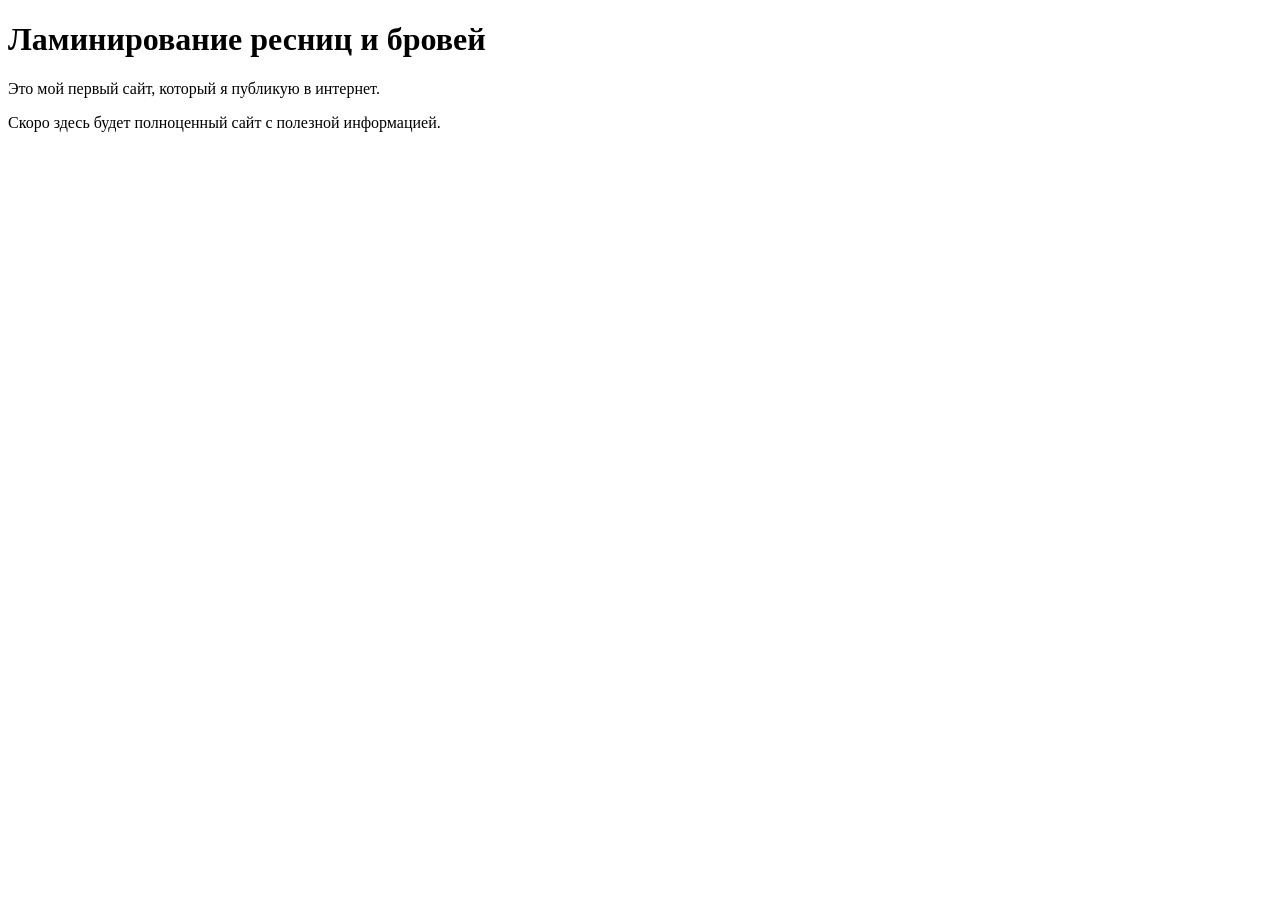
==== index.html @ 5dac1521 "Add files via upload" ====
<!DOCTYPE html>
<html lang="ru">
<head>
  <meta charset="UTF-8">
  <title>Ламинирование ресниц и бровей</title>
</head>
<body>

  <h1>Ламинирование ресниц и бровей</h1>

  <p>Это мой первый сайт, который я публикую в интернет.</p>

  <p>Скоро здесь будет полноценный сайт с полезной информацией.</p>

</body>
</html>
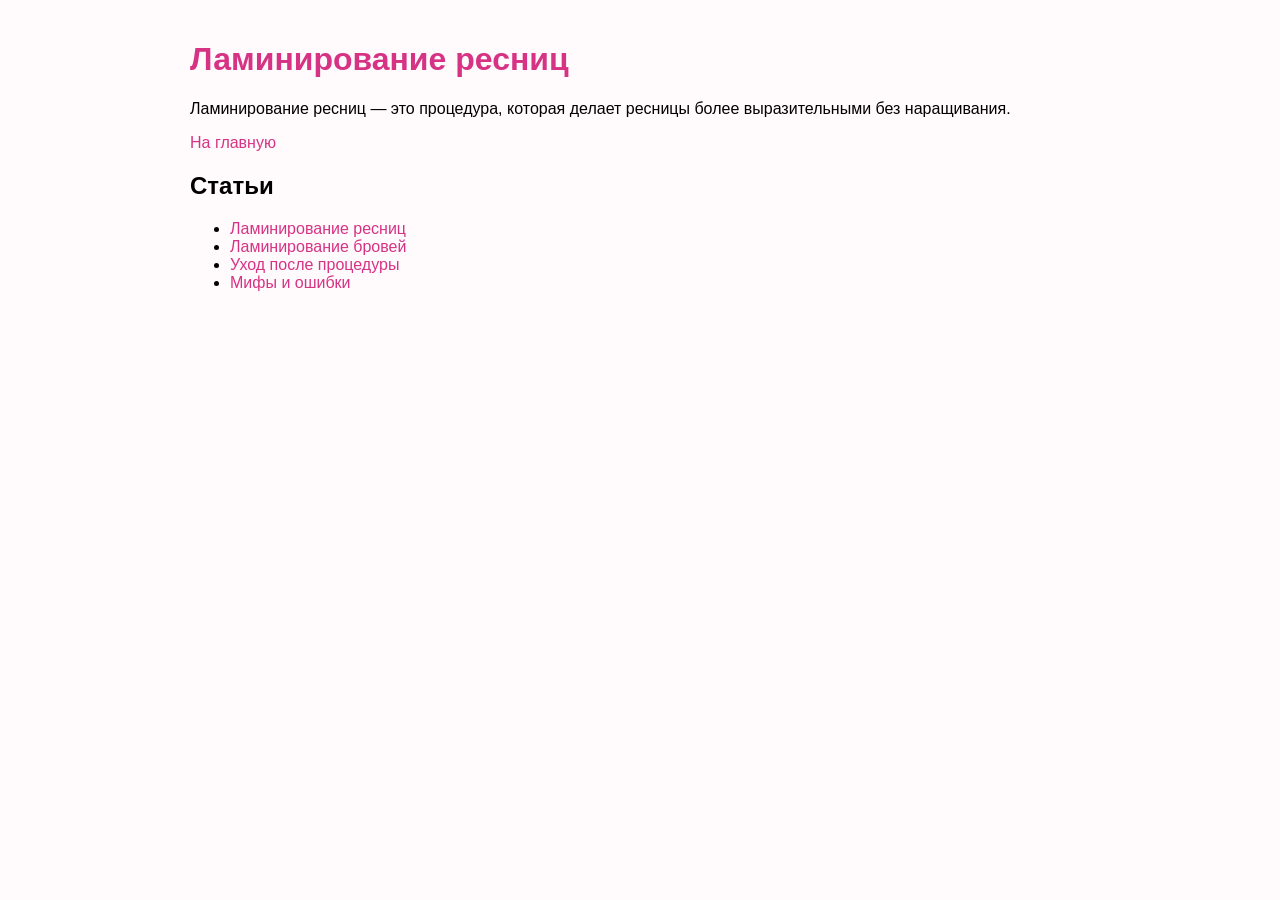
==== commit d6be8868: "Add files via upload" ====
--- a/index.html
+++ b/index.html
@@ -2,15 +2,25 @@
 <html lang="ru">
 <head>
   <meta charset="UTF-8">
-  <title>Ламинирование ресниц и бровей</title>
+  <title>Ламинирование ресниц</title>
+  <link rel="stylesheet" href="style.css">
 </head>
 <body>
 
-  <h1>Ламинирование ресниц и бровей</h1>
+<h1>Ламинирование ресниц</h1>
 
-  <p>Это мой первый сайт, который я публикую в интернет.</p>
+<p>Ламинирование ресниц — это процедура, которая делает ресницы более выразительными без наращивания.</p>
 
-  <p>Скоро здесь будет полноценный сайт с полезной информацией.</p>
+<a href="index.html">На главную</a>
 
 </body>
 </html>
+
+<h2>Статьи</h2>
+
+<ul>
+  <li><a href="laminirovanie-resnic.html">Ламинирование ресниц</a></li>
+  <li><a href="laminirovanie-brovei.html">Ламинирование бровей</a></li>
+  <li><a href="uhod-posle.html">Уход после процедуры</a></li>
+  <li><a href="mify-i-oshibki.html">Мифы и ошибки</a></li>
+</ul>
--- a/style.css
+++ b/style.css
@@ -0,0 +1,16 @@
+body {
+  font-family: Arial;
+  max-width: 900px;
+  margin: auto;
+  padding: 20px;
+  background: #fffafc;
+}
+
+h1 {
+  color: #d63384;
+}
+
+a {
+  color: #d63384;
+  text-decoration: none;
+}
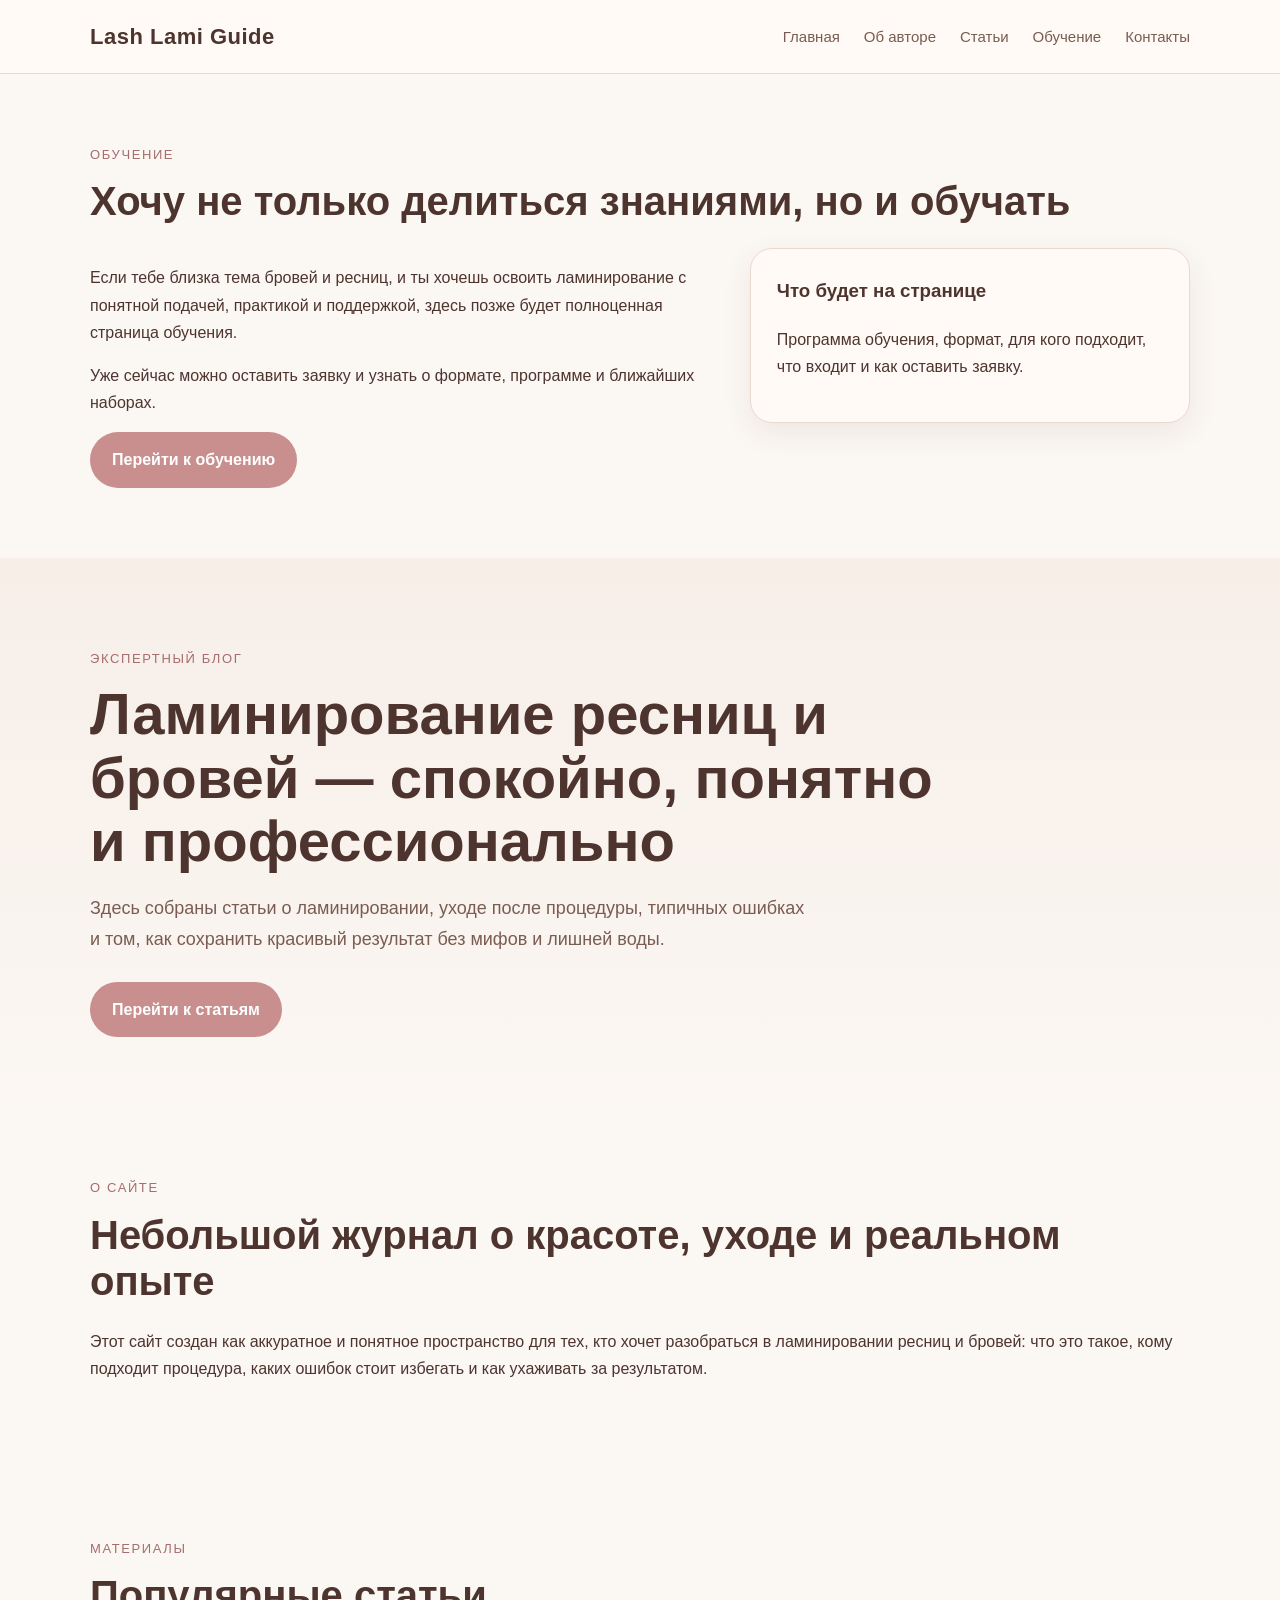
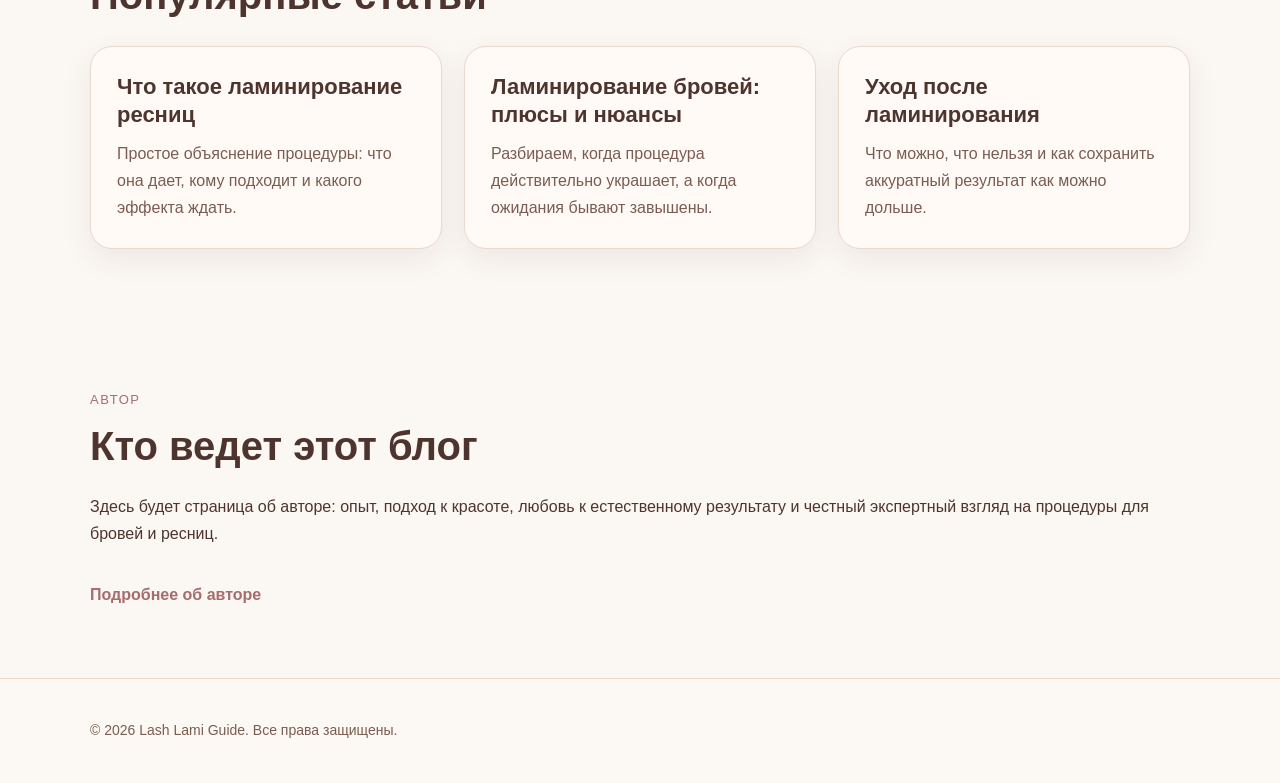
==== commit 40235f03: "Add files via upload" ====
--- a/index.html
+++ b/index.html
@@ -2,25 +2,137 @@
 <html lang="ru">
 <head>
   <meta charset="UTF-8">
-  <title>Ламинирование ресниц</title>
+  <meta name="viewport" content="width=device-width, initial-scale=1.0">
+  <title>Lash Lami Guide — блог о ламинировании ресниц и бровей</title>
+  <meta name="description" content="Экспертный блог о ламинировании ресниц и бровей: статьи, уход, советы, ошибки и личный опыт автора.">
   <link rel="stylesheet" href="style.css">
 </head>
 <body>
 
-<h1>Ламинирование ресниц</h1>
+  <header class="site-header">
+    <div class="container">
+      <div class="header-top">
+        <a href="index.html" class="logo">Lash Lami Guide</a>
 
-<p>Ламинирование ресниц — это процедура, которая делает ресницы более выразительными без наращивания.</p>
+        <nav class="main-nav">
+  <a href="index.html">Главная</a>
+  <a href="about.html">Об авторе</a>
+  <a href="articles.html">Статьи</a>
+  <a href="training.html">Обучение</a>
+  <a href="contacts.html">Контакты</a>
+</nav>
+      </div>
+    </div>
+  </header>
+  <section class="training-preview">
+    <div class="container">
+      <div class="section-heading">
+        <p class="section-kicker">Обучение</p>
+        <h2>Хочу не только делиться знаниями, но и обучать</h2>
+      </div>
 
-<a href="index.html">На главную</a>
+      <div class="split-block">
+        <div>
+          <p>
+            Если тебе близка тема бровей и ресниц, и ты хочешь освоить ламинирование
+            с понятной подачей, практикой и поддержкой, здесь позже будет полноценная
+            страница обучения.
+          </p>
+          <p>
+            Уже сейчас можно оставить заявку и узнать о формате, программе и ближайших наборах.
+          </p>
+          <a class="button" href="training.html">Перейти к обучению</a>
+        </div>
+
+        <div class="info-box">
+          <h3>Что будет на странице</h3>
+          <p>Программа обучения, формат, для кого подходит, что входит и как оставить заявку.</p>
+        </div>
+      </div>
+    </div>
+  </section>
+  <main>
+    <section class="hero">
+      <div class="container">
+        <p class="hero-label">Экспертный блог</p>
+        <h1>Ламинирование ресниц и бровей — спокойно, понятно и профессионально</h1>
+        <p class="hero-text">
+          Здесь собраны статьи о ламинировании, уходе после процедуры, типичных ошибках и том,
+          как сохранить красивый результат без мифов и лишней воды.
+        </p>
+        <a class="button" href="articles.html">Перейти к статьям</a>
+      </div>
+    </section>
+
+    <section class="intro">
+      <div class="container">
+        <div class="section-heading">
+          <p class="section-kicker">О сайте</p>
+          <h2>Небольшой журнал о красоте, уходе и реальном опыте</h2>
+        </div>
+
+        <p>
+          Этот сайт создан как аккуратное и понятное пространство для тех, кто хочет разобраться
+          в ламинировании ресниц и бровей: что это такое, кому подходит процедура, каких ошибок
+          стоит избегать и как ухаживать за результатом.
+        </p>
+      </div>
+    </section>
+
+    <section class="featured-posts">
+      <div class="container">
+        <div class="section-heading">
+          <p class="section-kicker">Материалы</p>
+          <h2>Популярные статьи</h2>
+        </div>
+
+        <div class="cards">
+          <article class="card">
+            <h3><a href="articles/lash-lamination.html">Что такое ламинирование ресниц</a></h3>
+            <p>
+              Простое объяснение процедуры: что она дает, кому подходит и какого эффекта ждать.
+            </p>
+          </article>
+
+          <article class="card">
+            <h3><a href="articles/brow-lamination.html">Ламинирование бровей: плюсы и нюансы</a></h3>
+            <p>
+              Разбираем, когда процедура действительно украшает, а когда ожидания бывают завышены.
+            </p>
+          </article>
+
+          <article class="card">
+            <h3><a href="articles/aftercare.html">Уход после ламинирования</a></h3>
+            <p>
+              Что можно, что нельзя и как сохранить аккуратный результат как можно дольше.
+            </p>
+          </article>
+        </div>
+      </div>
+    </section>
+
+    <section class="author-preview">
+      <div class="container">
+        <div class="section-heading">
+          <p class="section-kicker">Автор</p>
+          <h2>Кто ведет этот блог</h2>
+        </div>
+
+        <p>
+          Здесь будет страница об авторе: опыт, подход к красоте, любовь к естественному результату
+          и честный экспертный взгляд на процедуры для бровей и ресниц.
+        </p>
+
+        <a class="text-link" href="about.html">Подробнее об авторе</a>
+      </div>
+    </section>
+  </main>
+
+  <footer class="site-footer">
+    <div class="container">
+      <p>© 2026 Lash Lami Guide. Все права защищены.</p>
+    </div>
+  </footer>
 
 </body>
 </html>
-
-<h2>Статьи</h2>
-
-<ul>
-  <li><a href="laminirovanie-resnic.html">Ламинирование ресниц</a></li>
-  <li><a href="laminirovanie-brovei.html">Ламинирование бровей</a></li>
-  <li><a href="uhod-posle.html">Уход после процедуры</a></li>
-  <li><a href="mify-i-oshibki.html">Мифы и ошибки</a></li>
-</ul>
--- a/style.css
+++ b/style.css
@@ -1,16 +1,261 @@
+:root {
+  --bg: #f6efe8;
+  --bg-soft: #fbf7f3;
+  --card: #fffaf6;
+  --text: #4e342e;
+  --text-soft: #7a5c52;
+  --accent: #c98f8f;
+  --accent-dark: #a56d6d;
+  --border: #ead9cf;
+  --shadow: 0 10px 30px rgba(78, 52, 46, 0.08);
+}
+
+* {
+  box-sizing: border-box;
+}
+
 body {
-  font-family: Arial;
-  max-width: 900px;
-  margin: auto;
-  padding: 20px;
-  background: #fffafc;
-}
-
-h1 {
-  color: #d63384;
+  margin: 0;
+  font-family: Arial, Helvetica, sans-serif;
+  background: var(--bg-soft);
+  color: var(--text);
+  line-height: 1.7;
+}
+
+img {
+  max-width: 100%;
+  display: block;
 }
 
 a {
-  color: #d63384;
+  color: var(--text);
   text-decoration: none;
 }
+
+.container {
+  width: min(1100px, calc(100% - 40px));
+  margin: 0 auto;
+}
+
+.site-header {
+  background: rgba(255, 250, 246, 0.92);
+  border-bottom: 1px solid var(--border);
+  position: sticky;
+  top: 0;
+  backdrop-filter: blur(10px);
+}
+
+.header-top {
+  display: flex;
+  justify-content: space-between;
+  align-items: center;
+  gap: 20px;
+  padding: 18px 0;
+}
+
+.logo {
+  font-size: 22px;
+  font-weight: 700;
+  letter-spacing: 0.5px;
+  color: var(--text);
+}
+
+.main-nav {
+  display: flex;
+  gap: 24px;
+  flex-wrap: wrap;
+}
+
+.main-nav a {
+  color: var(--text-soft);
+  font-size: 15px;
+}
+
+.main-nav a:hover {
+  color: var(--accent-dark);
+}
+
+.hero {
+  padding: 90px 0 70px;
+  background: linear-gradient(to bottom, #f7eee8, #fbf7f3);
+}
+
+.hero-label,
+.section-kicker {
+  margin: 0 0 12px;
+  color: var(--accent-dark);
+  font-size: 13px;
+  text-transform: uppercase;
+  letter-spacing: 1.6px;
+}
+
+.hero h1 {
+  font-size: clamp(34px, 6vw, 58px);
+  line-height: 1.1;
+  margin: 0 0 20px;
+  max-width: 850px;
+}
+
+.hero-text {
+  max-width: 720px;
+  color: var(--text-soft);
+  font-size: 18px;
+  margin-bottom: 28px;
+}
+
+.button {
+  display: inline-block;
+  background: var(--accent);
+  color: white;
+  padding: 14px 22px;
+  border-radius: 999px;
+  font-weight: 700;
+  transition: 0.2s ease;
+}
+
+.button:hover {
+  background: var(--accent-dark);
+  transform: translateY(-1px);
+}
+
+section {
+  padding: 70px 0;
+}
+
+.section-heading {
+  margin-bottom: 24px;
+}
+
+.section-heading h2 {
+  font-size: clamp(26px, 4vw, 40px);
+  line-height: 1.15;
+  margin: 0;
+}
+
+.cards {
+  display: grid;
+  grid-template-columns: repeat(3, 1fr);
+  gap: 22px;
+  margin-top: 28px;
+}
+
+.card {
+  background: var(--card);
+  border: 1px solid var(--border);
+  border-radius: 22px;
+  padding: 26px;
+  box-shadow: var(--shadow);
+}
+
+.card h3 {
+  margin-top: 0;
+  margin-bottom: 12px;
+  font-size: 22px;
+  line-height: 1.25;
+}
+
+.card p {
+  margin: 0;
+  color: var(--text-soft);
+}
+
+.text-link {
+  display: inline-block;
+  margin-top: 18px;
+  color: var(--accent-dark);
+  font-weight: 700;
+}
+
+.site-footer {
+  border-top: 1px solid var(--border);
+  padding: 26px 0;
+  background: #fcf8f4;
+  color: var(--text-soft);
+  font-size: 14px;
+}
+
+@media (max-width: 900px) {
+  .cards {
+    grid-template-columns: 1fr;
+  }
+
+  .header-top {
+    flex-direction: column;
+    align-items: flex-start;
+  }
+}.page-hero {
+  padding: 80px 0 30px;
+  background: linear-gradient(to bottom, #f7eee8, #fbf7f3);
+}
+
+.split-block {
+  display: grid;
+  grid-template-columns: 1.3fr 0.9fr;
+  gap: 24px;
+  align-items: start;
+}
+
+.info-box,
+.content-box {
+  background: var(--card);
+  border: 1px solid var(--border);
+  border-radius: 22px;
+  padding: 26px;
+  box-shadow: var(--shadow);
+}
+
+.info-box h3,
+.content-box h3 {
+  margin-top: 0;
+}
+
+.styled-list {
+  margin: 16px 0 0;
+  padding-left: 20px;
+}
+
+.styled-list li {
+  margin-bottom: 10px;
+}
+
+.application-form {
+  display: grid;
+  gap: 18px;
+  margin-top: 24px;
+}
+
+.application-form label {
+  display: grid;
+  gap: 8px;
+  font-weight: 700;
+  color: var(--text);
+}
+
+.application-form input,
+.application-form select,
+.application-form textarea {
+  width: 100%;
+  padding: 14px 16px;
+  border: 1px solid var(--border);
+  border-radius: 14px;
+  background: #fffdfb;
+  color: var(--text);
+  font: inherit;
+}
+
+.application-form textarea {
+  resize: vertical;
+}
+
+.application-form input:focus,
+.application-form select:focus,
+.application-form textarea:focus {
+  outline: none;
+  border-color: var(--accent);
+}
+
+@media (max-width: 900px) {
+  .split-block {
+    grid-template-columns: 1fr;
+  }
+}
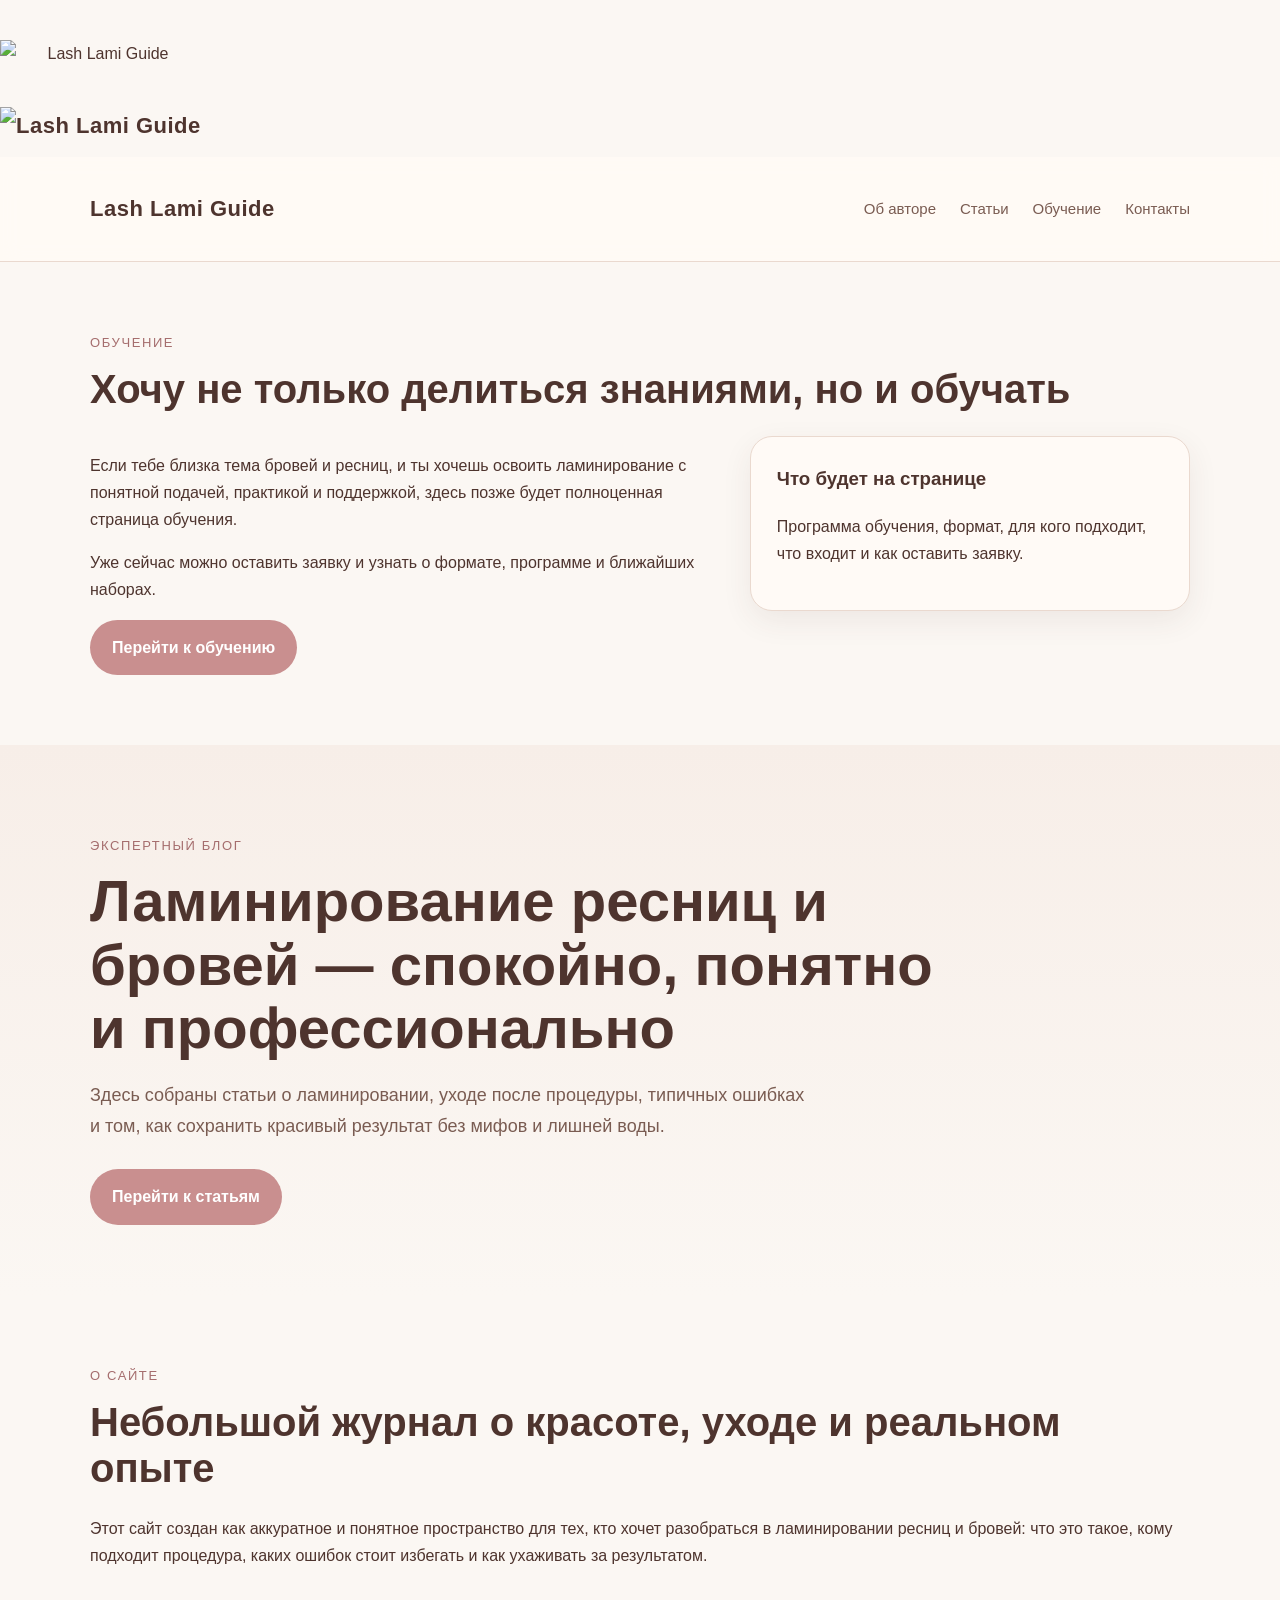
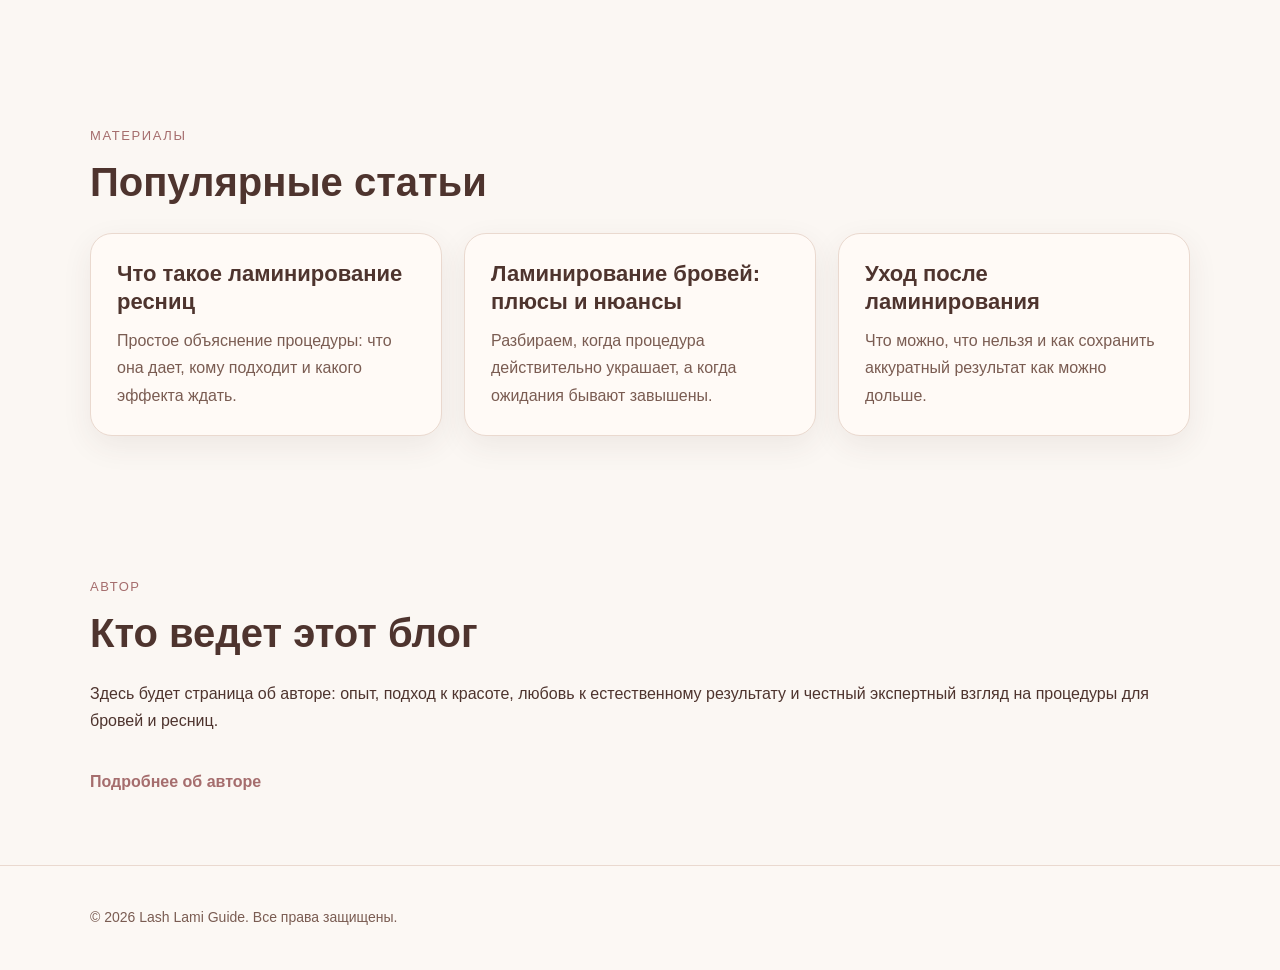
==== commit 0baf8917: "Add files via upload" ====
--- a/index.html
+++ b/index.html
@@ -1,5 +1,6 @@
 <!DOCTYPE html>
 <html lang="ru">
+<link rel="icon" type="image/png" href="/assets/favicon.png">
 <head>
   <meta charset="UTF-8">
   <meta name="viewport" content="width=device-width, initial-scale=1.0">
@@ -8,19 +9,23 @@
   <link rel="stylesheet" href="style.css">
 </head>
 <body>
-
+  <div class="main-logo">
+  <img src="/assets/logo-main.png" alt="Lash Lami Guide">
+</div>
+  <div class="logo">
+    <img src="/assets/logo-header.png" alt="Lash Lami Guide">
+  </div>
   <header class="site-header">
     <div class="container">
       <div class="header-top">
         <a href="index.html" class="logo">Lash Lami Guide</a>
 
         <nav class="main-nav">
-  <a href="index.html">Главная</a>
   <a href="about.html">Об авторе</a>
   <a href="articles.html">Статьи</a>
   <a href="training.html">Обучение</a>
   <a href="contacts.html">Контакты</a>
-</nav>
+        </nav>
       </div>
     </div>
   </header>
--- a/style.css
+++ b/style.css
@@ -259,3 +259,43 @@
     grid-template-columns: 1fr;
   }
 }
+.author-image {
+  width: 260px;
+  border-radius: 20px;
+  margin: 20px 0;
+  box-shadow: var(--shadow);
+}
+.article-image {
+  display: block;
+  width: 100%;
+  max-width: 580px;
+  height: auto;
+  border-radius: 16px;
+  margin: 20px auto;
+}
+.logo img {
+  height: 50px;
+  width: auto;
+}
+
+header {
+  display: flex;
+  align-items: center;
+  padding: 15px 20px;
+}header {
+  display: flex;
+  justify-content: space-between;
+  align-items: center;
+}header {
+  border-bottom: 1px solid #eee;
+}header {
+  background: #fff;
+}.main-logo {
+  text-align: center;
+  margin: 40px 0;
+}
+
+.main-logo img {
+  width: 200px;
+  max-width: 80%;
+}
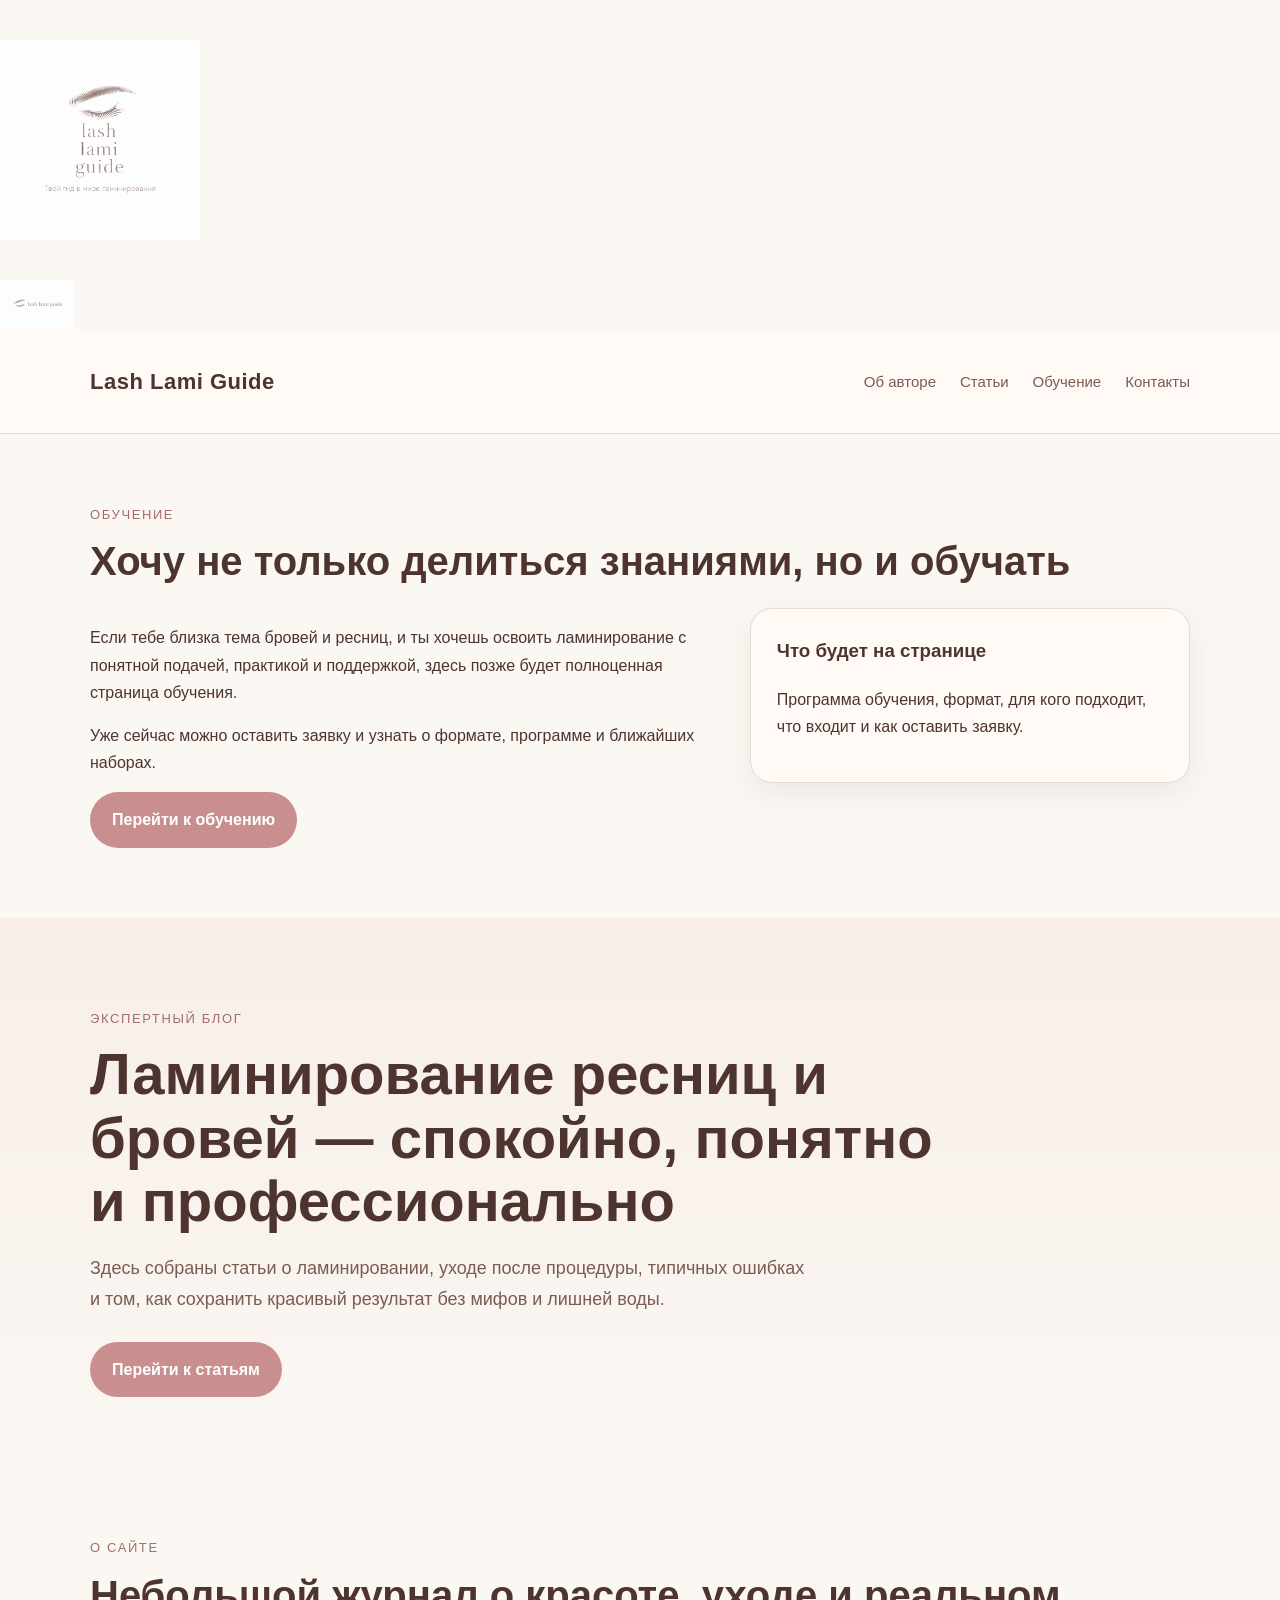
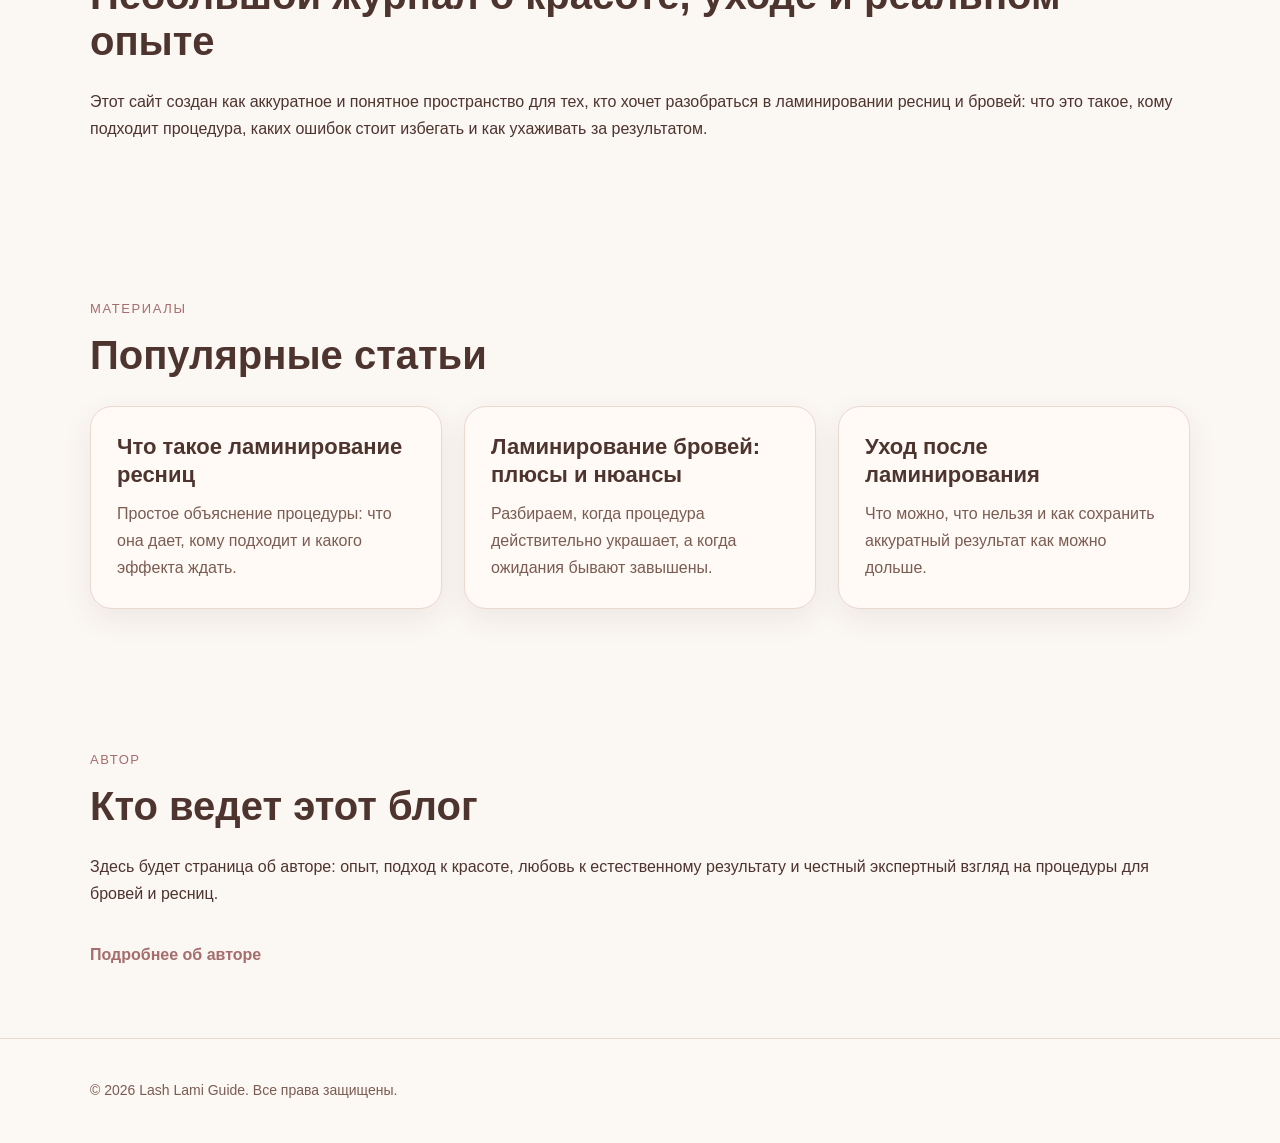
==== commit f3dc9da9: "Add files via upload" ====
--- a/index.html
+++ b/index.html
@@ -1,6 +1,6 @@
 <!DOCTYPE html>
 <html lang="ru">
-<link rel="icon" type="image/png" href="/assets/favicon.png">
+<link rel="icon" type="image/png" href="/images/favicon.png">
 <head>
   <meta charset="UTF-8">
   <meta name="viewport" content="width=device-width, initial-scale=1.0">
@@ -10,10 +10,10 @@
 </head>
 <body>
   <div class="main-logo">
-  <img src="/assets/logo-main.png" alt="Lash Lami Guide">
+  <img src="/images/logo-main.png" alt="Lash Lami Guide">
 </div>
   <div class="logo">
-    <img src="/assets/logo-header.png" alt="Lash Lami Guide">
+    <img src="/images/logo-header.png" alt="Lash Lami Guide">
   </div>
   <header class="site-header">
     <div class="container">
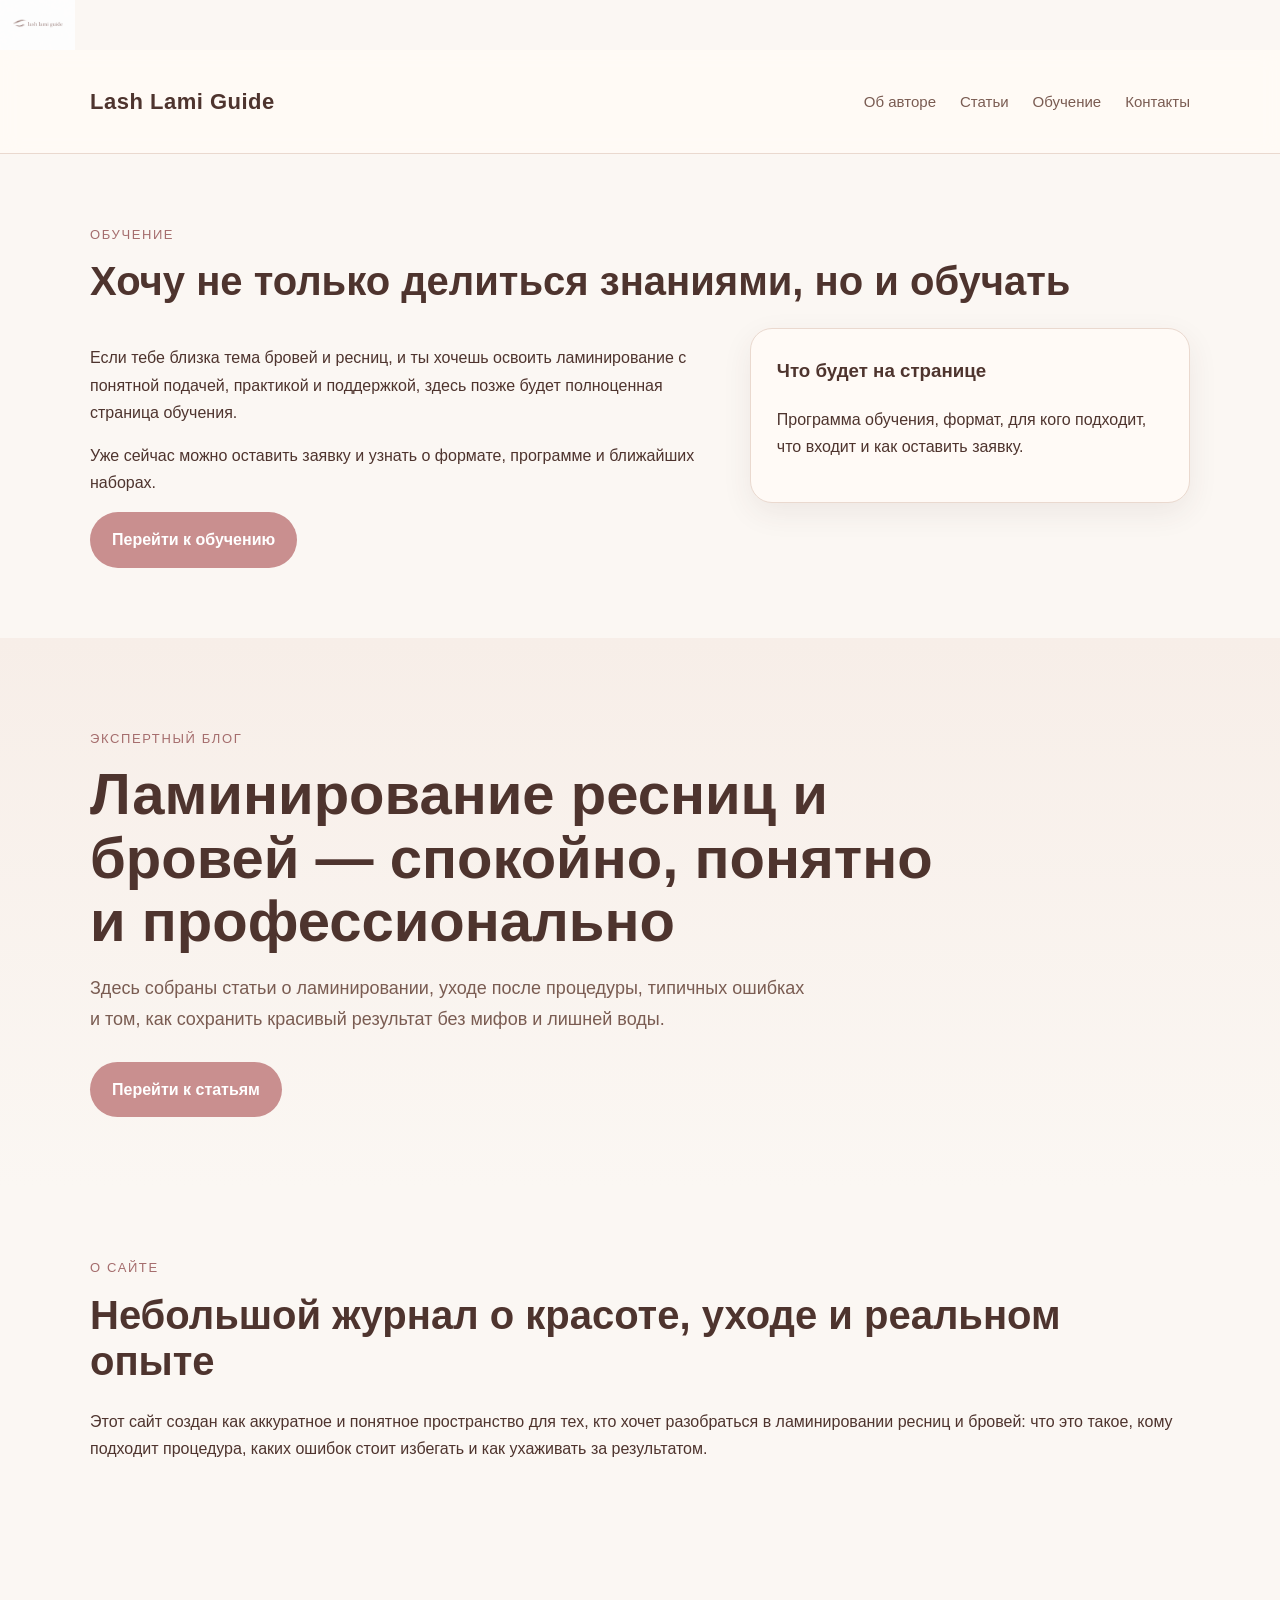
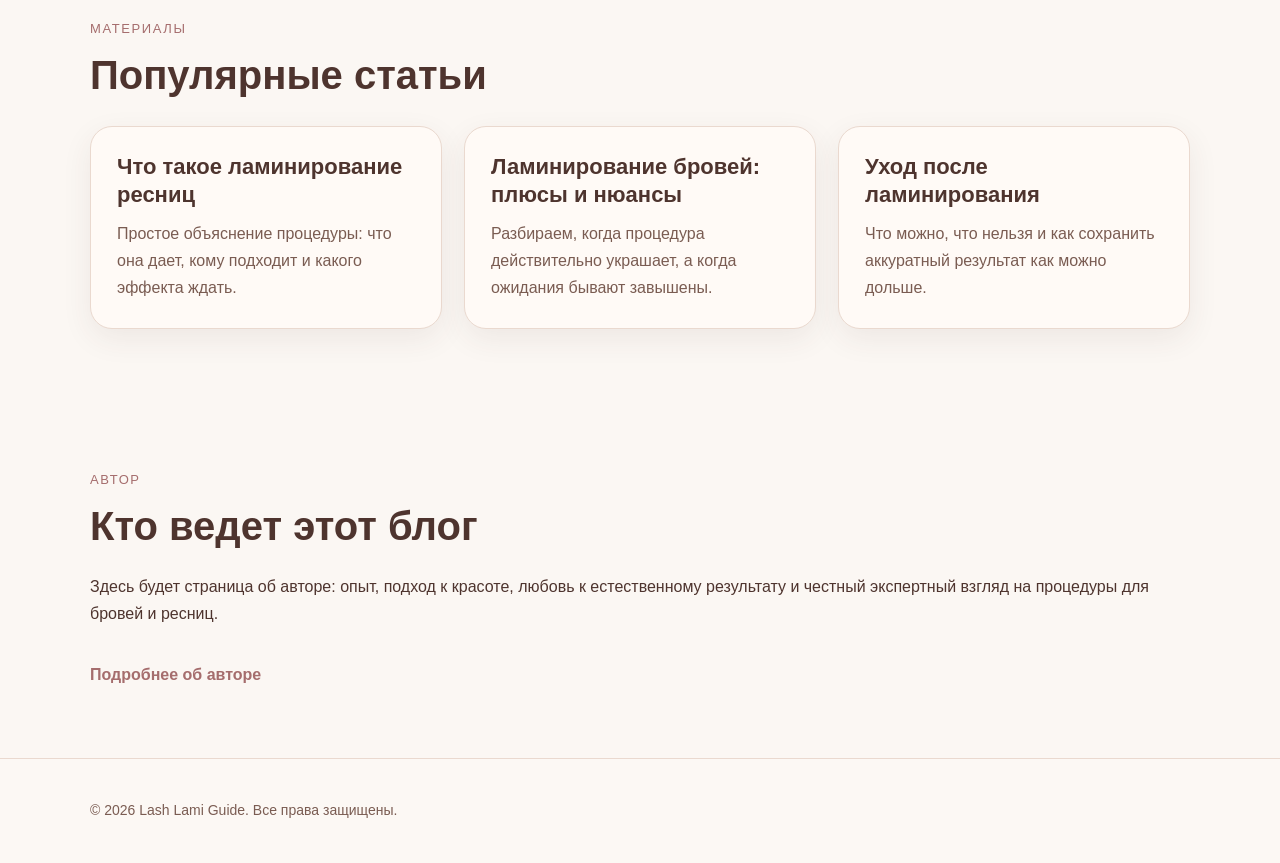
==== commit cb331bd0: "Add files via upload" ====
--- a/index.html
+++ b/index.html
@@ -7,14 +7,13 @@
   <title>Lash Lami Guide — блог о ламинировании ресниц и бровей</title>
   <meta name="description" content="Экспертный блог о ламинировании ресниц и бровей: статьи, уход, советы, ошибки и личный опыт автора.">
   <link rel="stylesheet" href="style.css">
+  <link rel="icon" type="image/png" href="images/favicon.png">
+<link rel="stylesheet" href="style.css">
 </head>
 <body>
-  <div class="main-logo">
-  <img src="/images/logo-main.png" alt="Lash Lami Guide">
-</div>
-  <div class="logo">
-    <img src="/images/logo-header.png" alt="Lash Lami Guide">
-  </div>
+  <a href="index.html" class="logo">
+    <img src="images/logo-header.png" alt="Lash Lami Guide">
+  </a>
   <header class="site-header">
     <div class="container">
       <div class="header-top">
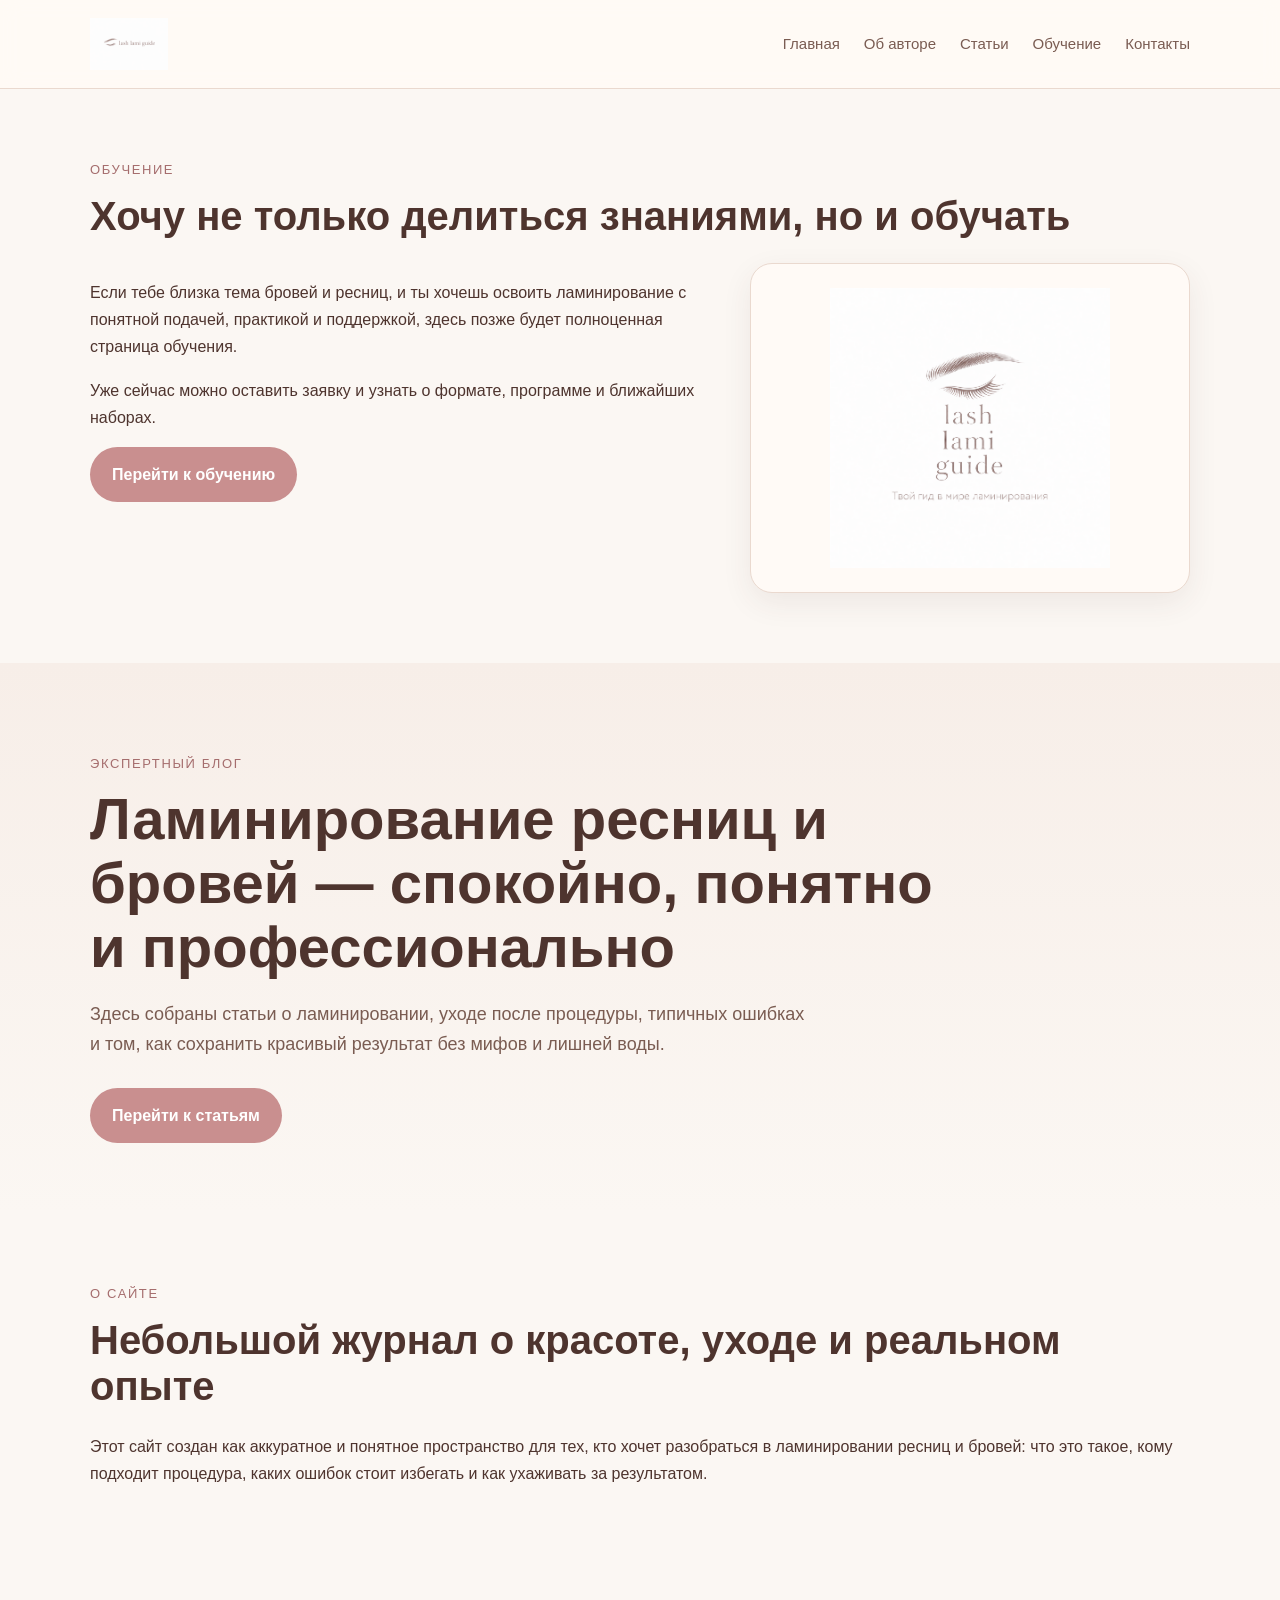
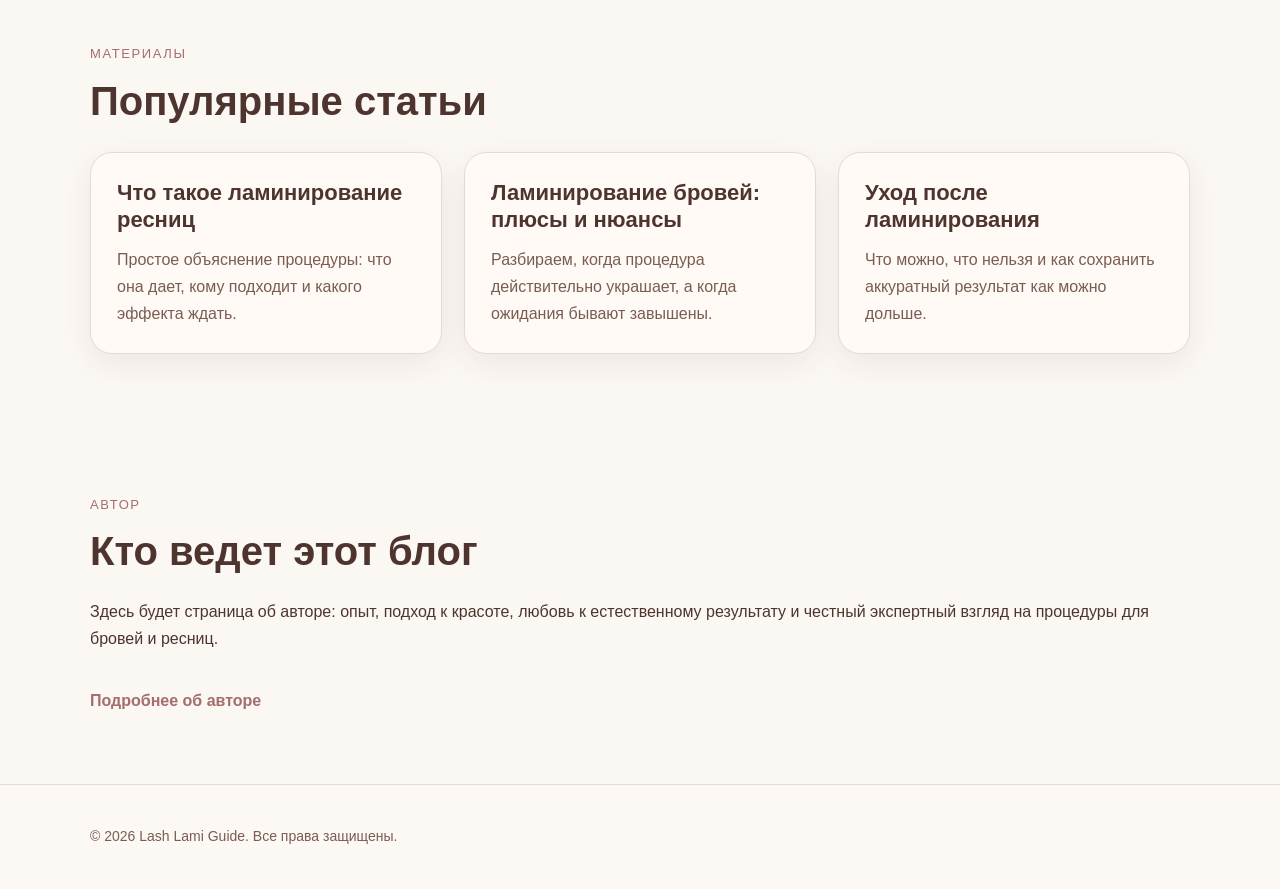
==== commit d8b9425d: "Add files via upload" ====
--- a/index.html
+++ b/index.html
@@ -1,30 +1,27 @@
 <!DOCTYPE html>
 <html lang="ru">
-<link rel="icon" type="image/png" href="/images/favicon.png">
 <head>
   <meta charset="UTF-8">
   <meta name="viewport" content="width=device-width, initial-scale=1.0">
   <title>Lash Lami Guide — блог о ламинировании ресниц и бровей</title>
   <meta name="description" content="Экспертный блог о ламинировании ресниц и бровей: статьи, уход, советы, ошибки и личный опыт автора.">
+  <link rel="icon" type="image/png" href="images/favicon.png">
   <link rel="stylesheet" href="style.css">
-  <link rel="icon" type="image/png" href="images/favicon.png">
-<link rel="stylesheet" href="style.css">
 </head>
 <body>
-  <a href="index.html" class="logo">
-    <img src="images/logo-header.png" alt="Lash Lami Guide">
-  </a>
   <header class="site-header">
     <div class="container">
       <div class="header-top">
-        <a href="index.html" class="logo">Lash Lami Guide</a>
-
-        <nav class="main-nav">
-  <a href="about.html">Об авторе</a>
-  <a href="articles.html">Статьи</a>
-  <a href="training.html">Обучение</a>
-  <a href="contacts.html">Контакты</a>
-        </nav>
+        <a href="index.html" class="logo">
+    <img src="images/logo-header.png" alt="Lash Lami Guide">
+  </a>
+  <nav class="main-nav">
+    <a href="index.html">Главная</a>
+    <a href="about.html">Об авторе</a>
+    <a href="articles.html">Статьи</a>
+    <a href="training.html">Обучение</a>
+    <a href="contacts.html">Контакты</a>
+  </nav>
       </div>
     </div>
   </header>
@@ -48,10 +45,9 @@
           <a class="button" href="training.html">Перейти к обучению</a>
         </div>
 
-        <div class="info-box">
-          <h3>Что будет на странице</h3>
-          <p>Программа обучения, формат, для кого подходит, что входит и как оставить заявку.</p>
-        </div>
+        <div class="training-logo-box">
+  <img src="images/logo-main.png" alt="Lash Lami Guide" class="training-logo-image">
+</div>
       </div>
     </div>
   </section>
--- a/style.css
+++ b/style.css
@@ -268,34 +268,60 @@
 .article-image {
   display: block;
   width: 100%;
-  max-width: 580px;
   height: auto;
-  border-radius: 16px;
-  margin: 20px auto;
-}
+  border-radius: 18px;
+}.article-intro-grid {
+  display: grid;
+  grid-template-columns: 1.1fr 0.9fr;
+  gap: 32px;
+  align-items: start;
+  margin: 24px 0 32px;
+}
+
+.article-intro-text p:first-child {
+  margin-top: 0;
+}
+
+.article-intro-visual {
+  display: flex;
+  justify-content: flex-end;
+}
+
+@media (max-width: 900px) {
+  .article-intro-grid {
+    grid-template-columns: 1fr;
+  }
+
+  .article-intro-visual {
+    justify-content: flex-start;
+  }
+}
+  .logo {
+  display: inline-flex;
+  align-items: center;
+}
+
 .logo img {
-  height: 50px;
+  height: 52px;
   width: auto;
-}
-
-header {
+  display: block;
+}
+
+.training-logo-box {
+  background: var(--card);
+  border: 1px solid var(--border);
+  border-radius: 22px;
+  padding: 24px;
+  box-shadow: var(--shadow);
   display: flex;
   align-items: center;
-  padding: 15px 20px;
-}header {
-  display: flex;
-  justify-content: space-between;
-  align-items: center;
-}header {
-  border-bottom: 1px solid #eee;
-}header {
-  background: #fff;
-}.main-logo {
-  text-align: center;
-  margin: 40px 0;
-}
-
-.main-logo img {
-  width: 200px;
-  max-width: 80%;
-}
+  justify-content: center;
+  min-height: 260px;
+}
+
+.training-logo-image {
+  width: 100%;
+  max-width: 280px;
+  height: auto;
+  display: block;
+}
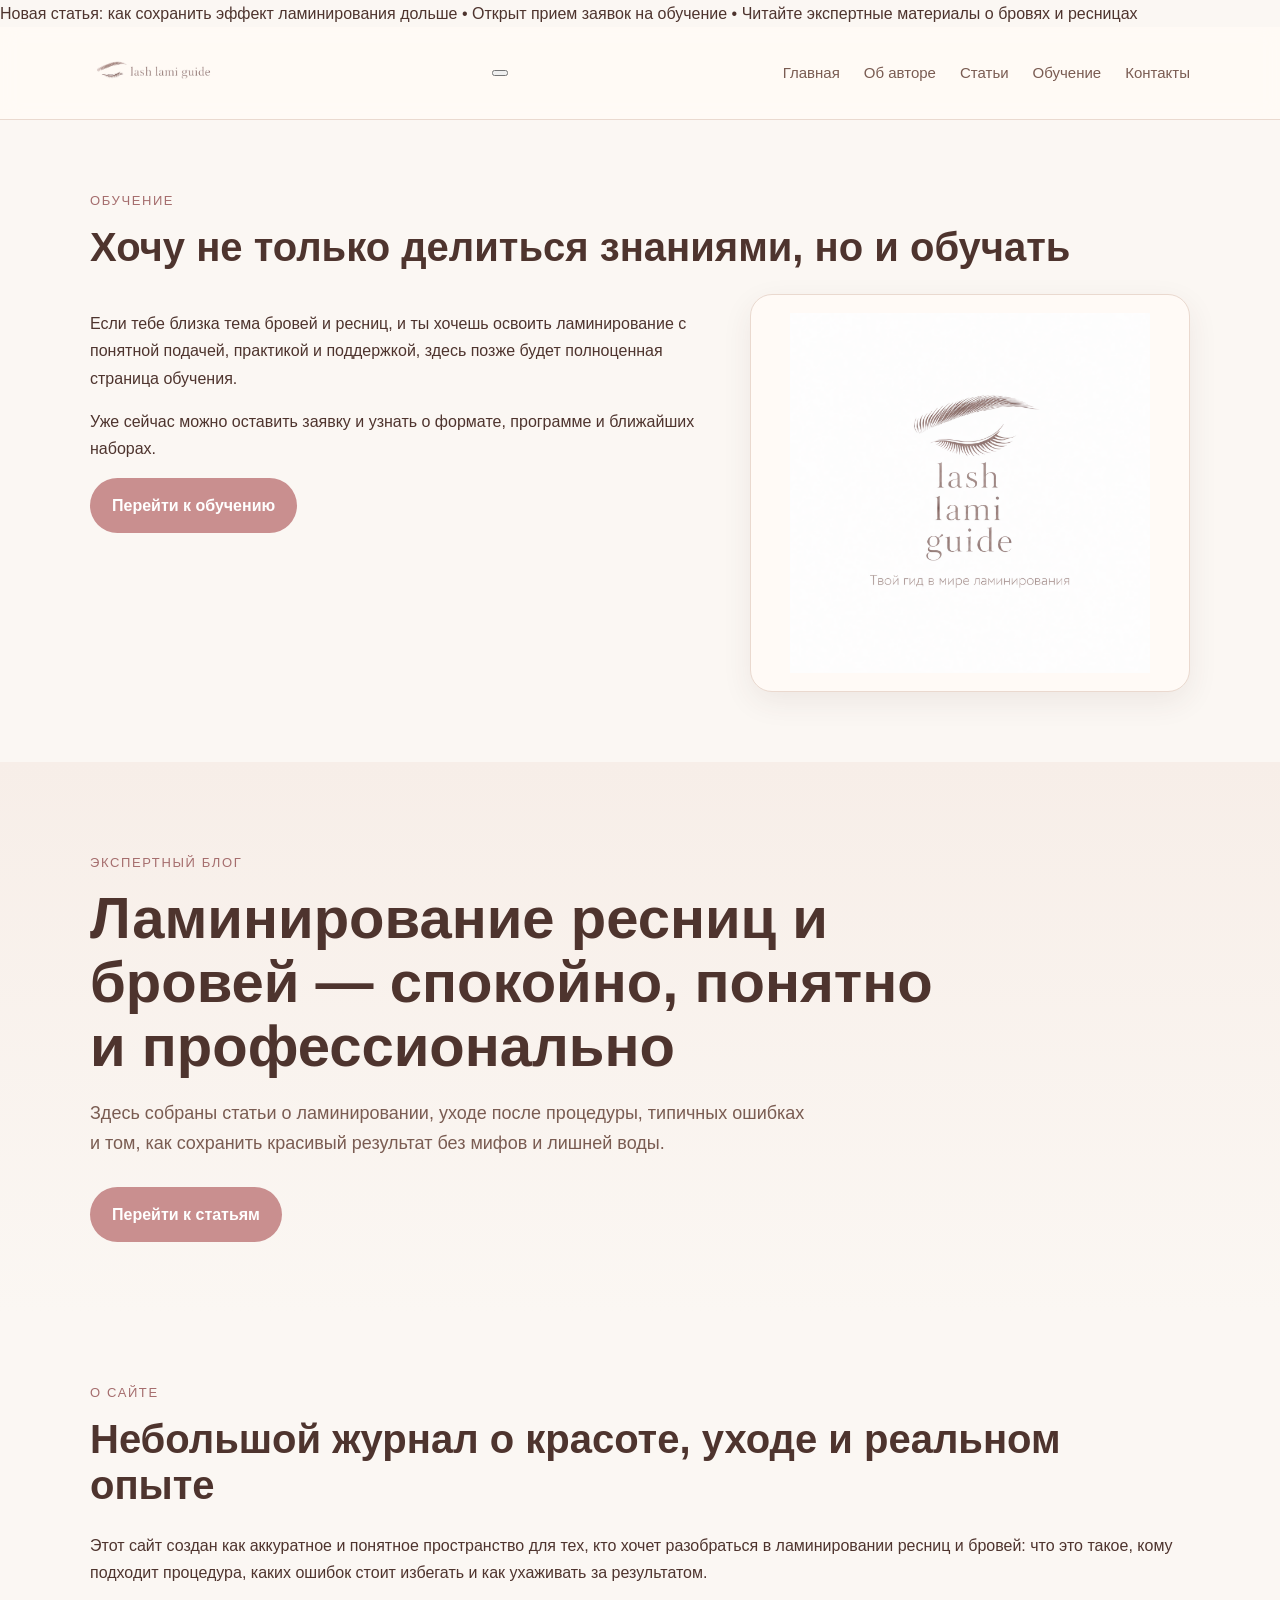
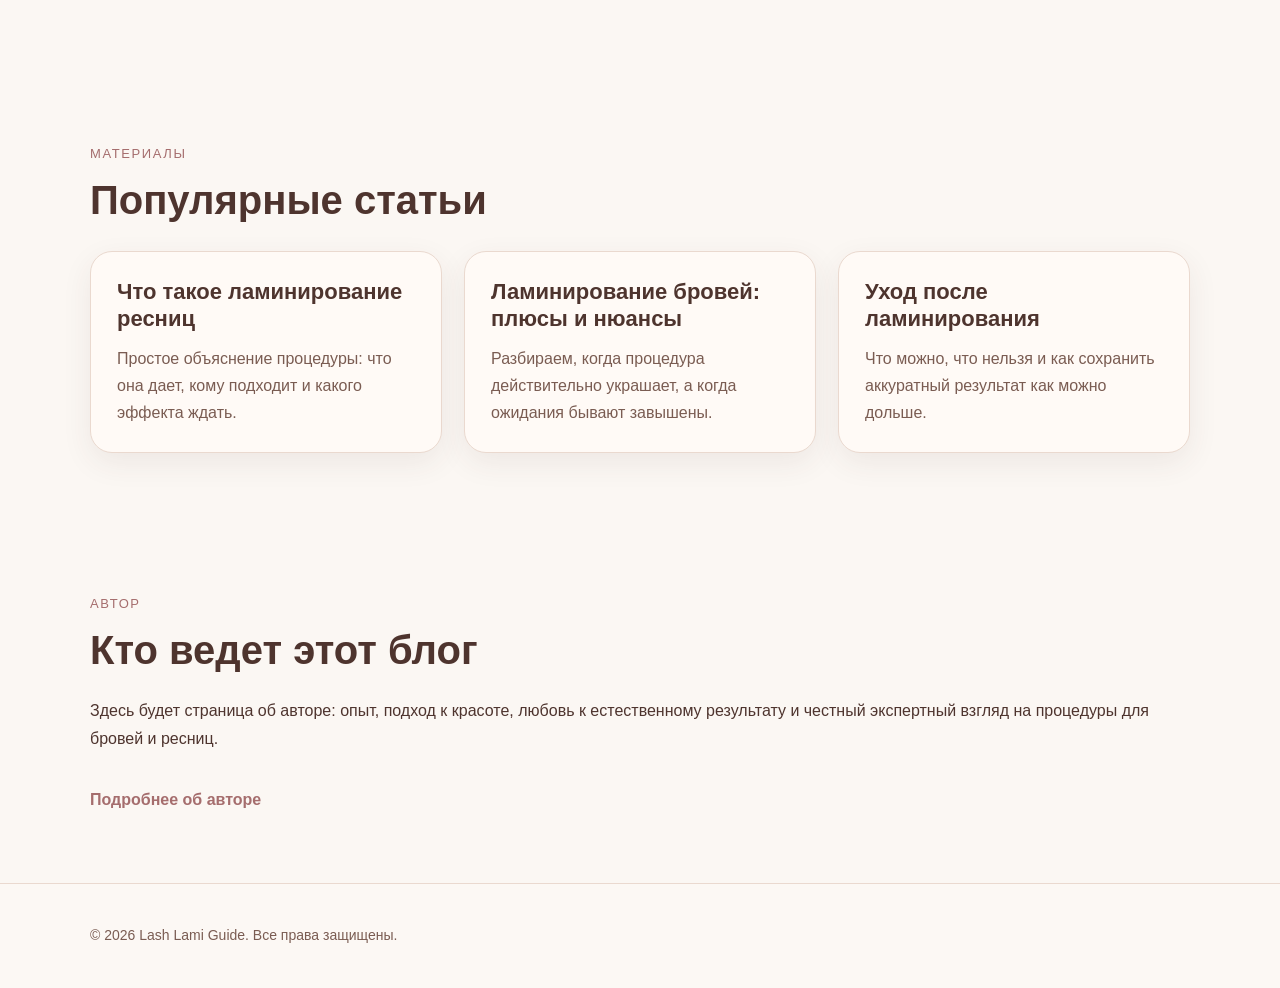
==== commit c931a4f9: "Add files via upload" ====
--- a/index.html
+++ b/index.html
@@ -9,22 +9,38 @@
   <link rel="stylesheet" href="style.css">
 </head>
 <body>
-  <header class="site-header">
-    <div class="container">
-      <div class="header-top">
-        <a href="index.html" class="logo">
-    <img src="images/logo-header.png" alt="Lash Lami Guide">
-  </a>
-  <nav class="main-nav">
-    <a href="index.html">Главная</a>
-    <a href="about.html">Об авторе</a>
-    <a href="articles.html">Статьи</a>
-    <a href="training.html">Обучение</a>
-    <a href="contacts.html">Контакты</a>
-  </nav>
-      </div>
-    </div>
-  </header>
+  <div class="top-announcement">
+  <div class="announcement-track">
+    <span>Новая статья: как сохранить эффект ламинирования дольше</span>
+    <span>•</span>
+    <span>Открыт прием заявок на обучение</span>
+    <span>•</span>
+    <span>Читайте экспертные материалы о бровях и ресницах</span>
+  </div>
+</div>
+<header class="site-header">
+<div class="container">
+  <div class="header-top">
+    <a href="index.html" class="logo">
+      <img src="images/logo-header.png" alt="Lash Lami Guide">
+    </a>
+
+    <button class="burger" id="burger-button" aria-label="Открыть меню" aria-expanded="false">
+      <span></span>
+      <span></span>
+      <span></span>
+    </button>
+
+    <nav class="main-nav" id="main-nav">
+      <a href="index.html">Главная</a>
+      <a href="about.html">Об авторе</a>
+      <a href="articles.html">Статьи</a>
+      <a href="training.html">Обучение</a>
+      <a href="contacts.html">Контакты</a>
+    </nav>
+  </div>
+</div>
+</header>
   <section class="training-preview">
     <div class="container">
       <div class="section-heading">
@@ -133,6 +149,16 @@
       <p>© 2026 Lash Lami Guide. Все права защищены.</p>
     </div>
   </footer>
+  <script>
+    const burgerButton = document.getElementById('burger-button');
+    const mainNav = document.getElementById('main-nav');
 
+    if (burgerButton && mainNav) {
+      burgerButton.addEventListener('click', () => {
+        const isOpen = mainNav.classList.toggle('is-open');
+        burgerButton.setAttribute('aria-expanded', isOpen ? 'true' : 'false');
+      });
+    }
+  </script>
 </body>
 </html>
--- a/style.css
+++ b/style.css
@@ -49,8 +49,8 @@
   display: flex;
   justify-content: space-between;
   align-items: center;
-  gap: 20px;
-  padding: 18px 0;
+  gap: 28px;
+  padding: 14px 0;
 }
 
 .logo {
@@ -268,14 +268,17 @@
 .article-image {
   display: block;
   width: 100%;
+  max-width: 380px;
   height: auto;
   border-radius: 18px;
-}.article-intro-grid {
-  display: grid;
-  grid-template-columns: 1.1fr 0.9fr;
-  gap: 32px;
-  align-items: start;
-  margin: 24px 0 32px;
+  box-shadow: var(--shadow);
+}
+.article-intro-grid {
+  display: grid;
+  grid-template-columns: minmax(0, 1fr) 400px;
+  gap: 40px;
+  align-items: center;
+  margin: 24px 0 40px;
 }
 
 .article-intro-text p:first-child {
@@ -284,7 +287,7 @@
 
 .article-intro-visual {
   display: flex;
-  justify-content: flex-end;
+  justify-content: center;
 }
 
 @media (max-width: 900px) {
@@ -302,26 +305,30 @@
 }
 
 .logo img {
-  height: 52px;
+  height: 64px;
   width: auto;
   display: block;
+  object-fit: contain;
 }
 
 .training-logo-box {
   background: var(--card);
   border: 1px solid var(--border);
   border-radius: 22px;
-  padding: 24px;
+  padding: 18px;
   box-shadow: var(--shadow);
   display: flex;
   align-items: center;
   justify-content: center;
-  min-height: 260px;
+  min-height: 220px;
 }
 
 .training-logo-image {
   width: 100%;
-  max-width: 280px;
+  max-width: 360px;
   height: auto;
   display: block;
 }
+.article-page .container {
+  width: min(960px, calc(100% - 40px));
+}
